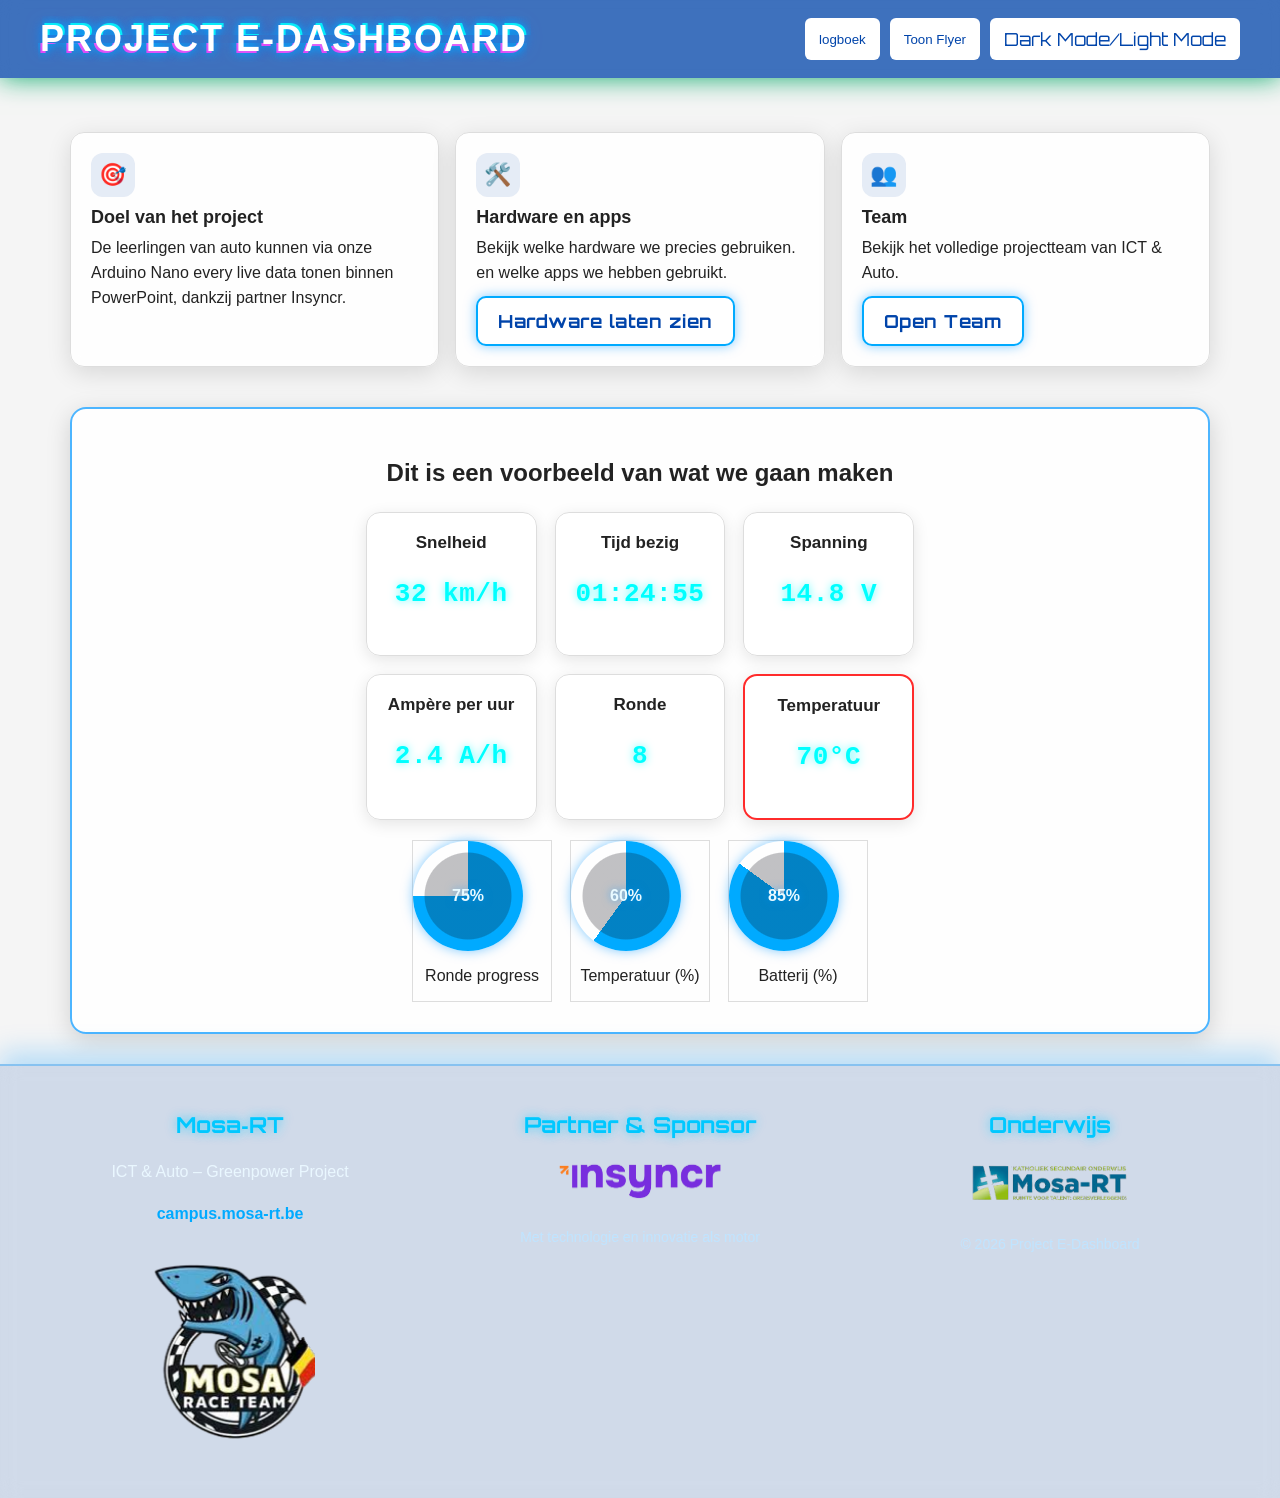
==== website/index.html @ abf7c9c1 "foto's hardware gegeven" ====
<!DOCTYPE html>
<html lang="nl">
<head>
  <meta charset="UTF-8" />
  <meta name="viewport" content="width=device-width, initial-scale=1.0"/>
  <title>Project E-dashboard</title>

  <!-- (optioneel) performance: preconnect naar Google Fonts -->
  <link rel="preconnect" href="https://fonts.googleapis.com">
  <link rel="preconnect" href="https://fonts.gstatic.com" crossorigin>

  <!-- Google Font: Orbitron (gewichten 400 en 700) -->
  <link href="https://fonts.googleapis.com/css2?family=Orbitron:wght@400;700&display=swap" rel="stylesheet">

  <!-- Jouw stylesheet -->
  <link rel="stylesheet" href="main.css" />
</head>

<body>

<!-- ===== Header ===== -->
<header>
  <div class="header-inner">
      <h1 class="glitch" data-text="Project E-dashboard">Project E-dashboard</h1>
      <div class="actions">
          <button id="infoBtn">logboek</button>
          <button id="flyerBtn">Toon Flyer</button>
          <button id="darkModeBtn">Dark Mode/Light Mode</button>
      </div>
  </div>
</header>

<!-- ===== Main ===== -->
<main>

  <!-- ===== Overzichtskaarten ===== -->
  <section id="overview" aria-label="Projectoverzicht">
    <div class="cards">

      <!-- Card 1 -->
      <article class="card neon-hover" aria-labelledby="card-doel-title">
        <div class="card-icon">🎯</div>
        <h3 id="card-doel-title" class="card-title">Doel van het project</h3>
        <p class="card-text">
          De leerlingen van auto kunnen via onze Arduino Nano every live data tonen binnen PowerPoint,
          dankzij partner Insyncr.
        </p>
      </article>

      <!-- Card 2: Hardware -->
      <article class="card neon-hover" id="hardwareCard">
        <div class="card-icon">🛠️</div>
        <h3 class="card-title">Hardware en apps</h3>
        <p class="card-text">Bekijk welke hardware we precies gebruiken.</p>
        <p class="card-text">en welke apps we hebben gebruikt.</p>
        <button id="hardwareBtn" class="team-btn">Hardware laten zien</button>
      </article>

      <!-- Card 3: Team -->
      <article class="card neon-hover" id="teamCard">
        <div class="card-icon">👥</div>
        <h3 class="card-title">Team</h3>
        <p class="card-text">
          Bekijk het volledige projectteam van ICT &amp; Auto.
        </p>
        <button id="pplinfo" class="team-btn">Open Team</button>
      </article>

    </div>
  </section>

  <!-- ===== Voorbeeld Dashboard ===== -->
  <section id="example-dashboard" class="pulse-border">
      <h2>Dit is een voorbeeld van wat we gaan maken</h2>

      <div class="dashboard-grid">

          <div class="dash-card neon-hover">
              <h3>Snelheid</h3>
              <p class="value" id="speedVal">32 km/h</p>
          </div>

          <div class="dash-card neon-hover">
              <h3>Tijd bezig</h3>
              <p class="value" id="timeVal">01:24:55</p>
          </div>

          <div class="dash-card neon-hover">
              <h3>Spanning</h3>
              <p class="value" id="voltVal">14.8 V</p>
          </div>

          <div class="dash-card neon-hover">
              <h3>Ampère per uur</h3>
              <p class="value" id="ampVal">2.4 A/h</p>
          </div>

          <div class="dash-card neon-hover">
              <h3>Ronde</h3>
              <p class="value" id="roundVal">8</p>
          </div>

          <div class="dash-card neon-hover temp-card" id="tempCard">
              <h3>Temperatuur</h3>
              <p class="value" id="tempVal">70°C</p>
          </div>

      </div>

      <!-- Progress Circles -->
      <div class="circle-grid">
        <div class="circle-wrapper neon-hover">
          <div class="progress-circle" style="--percent:75" data-label="75%"></div>
          <p>Ronde progress</p>
        </div>

        <div class="circle-wrapper neon-hover">
          <div class="progress-circle" style="--percent:60" data-label="60%"></div>
          <p>Temperatuur (%)</p>
        </div>

        <div class="circle-wrapper neon-hover">
          <div class="progress-circle" style="--percent:85" data-label="85%"></div>
          <p>Batterij (%)</p>
        </div>
      </div>

  </section>

</main>

<!-- ===== Info Modal ===== -->
<div id="infoModal" class="modal" aria-hidden="true" role="dialog" aria-labelledby="infoTitle">
  <div class="modal-content">

    <button class="close" id="closeInfo" aria-label="Sluit logboek">&times;</button>
    <h2 id="infoTitle">Logboek</h2>

    <div class="modal-layout">
      <nav class="tabs" role="tablist" aria-label="Info tabs">
        <button class="tab active" data-tab="tab-logboek">Logboek</button>
        <button class="tab" data-tab="tab-greenpower">Races Green Power</button>
      </nav>

      <div class="tabs-panel">

        <!-- TAB 1 -->
        <section class="tab-content" id="tab-logboek">
          <h2>E‑Dashboard Logboek</h2>

          <table class="logboek-table">
            <thead>
              <tr>
                <th>Datum</th>
                <th>Activiteit</th>
                <th>Wie</th>
              </tr>
            </thead>

            <tbody>

              <tr>
                <td>16/10/2025</td>
                <td>Overleg met auto</td>
                <td><span class="badge team">Iedereen</span></td>
              </tr>

              <tr>
                <td>17/10/2025</td>
                <td>Pitch</td>
                <td>
                  <span class="badge luca">Luca</span>
                  <span class="badge alex">Alex</span>
                </td>
              </tr>

              <tr>
                <td>03/11/2025</td>
                <td>Start stage</td>
                <td><span class="badge team">ICT</span></td>
              </tr>

              <tr>
                <td>20/11/2025</td>
                <td>Start website & code</td>
                <td>
                  <span class="badge luca">Luca</span>
                  <span class="badge alex">Alex</span>
                </td>
              </tr>

              <!-- Vakantie -->
              <tr class="vakantie">
                <td colspan="3">17/12/2025 - 04/01/2026 — Kerstvakantie</td>
              </tr>

              <tr>
                <td>08/01/2026</td>
                <td>FlashStorage</td>
                <td><span class="badge alex">Alex</span></td>
              </tr>

              <tr>
                <td>08/01/2026</td>
                <td>Arduino Nano IoT</td>
                <td><span class="badge alex">Alex</span></td>
              </tr>

              <tr>
                <td>08/01/2026</td>
                <td>Website‑code</td>
                <td><span class="badge luca">Luca</span></td>
              </tr>

              <tr>
                <td>08/01/2026</td>
                <td>Solderen</td>
                <td><span class="badge eloy">Eloy</span></td>
              </tr>

              <tr>
                <td>05/02/2026</td>
                <td>Workshop INSYNCR</td>
                <td><span class="badge team">Klas & leerkrachten</span></td>
              </tr>

              <tr>
                <td>05/02/2026</td>
                <td>Website</td>
                <td><span class="badge luca">Luca</span></td>
              </tr>

              <tr>
                <td>05/02/2026</td>
                <td>E‑Chooke code</td>
                <td><span class="badge alex">Alex</span></td>
              </tr>

              <tr>
                <td>05/02/2026</td>
                <td>Code helpen</td>
                <td><span class="badge eloy">Eloy</span></td>
              </tr>

              <tr>
                <td>12/02/2026</td>
                <td>Werken aan website</td>
                <td><span class="badge luca">Luca</span></td>
              </tr>

              <tr>
                <td>12/02/2026</td>
                <td>PowerPoint gemaakt</td>
                <td><span class="badge eloy">Eloy</span></td>
              </tr>

              <tr>
                <td>12/02/2026</td>
                <td>Werken aan code</td>
                <td><span class="badge alex">Alex</span></td>
              </tr>

              <!-- Vakantie -->
              <tr class="vakantie">
                <td colspan="3">16/02/2026 - 22/02/2026 — Krokusvakantie</td>
              </tr>

              <tr>
                <td>26/02/2026</td>
                <td>Website & code</td>
                <td>
                  <span class="badge luca">Luca</span>
                  <span class="badge alex">Alex</span>
                </td>
              </tr>

              <tr>
                <td>26/02/2026</td>
                <td>Powerpoint & foto's</td>
                <td><span class="badge eloy">Eloy</span></td>
              </tr>

              <tr>
                <td>19/03/2026</td>
                <td>Dashboard + code</td>
                <td>
                  <span class="badge luca">Luca</span>
                  <span class="badge alex">Alex</span>
                </td>
              </tr>

              <tr>
                <td>19/03/2026</td>
                <td>Emotionele steun</td>
                <td><span class="badge eloy">Eloy</span></td>
              </tr>

              <tr>
                <td>26/03/2026</td>
                <td>Bluetooth & Arduino code</td>
                <td><span class="badge luca">Luca</span></td>
              </tr>

              <tr>
                <td>26/03/2026</td>
                <td>Design & 3D</td>
                <td><span class="badge alex">Alex</span></td>
              </tr>

              <!-- Vakantie -->
              <tr class="vakantie">
                <td colspan="3">06/04/2026 - 19/04/2026 — Paasvakantie</td>
              </tr>

              <tr>
                <td>29/04/2026</td>
                <td>Document + bluetooth</td>
                <td>
                  <span class="badge luca">Luca</span>
                  <span class="badge eloy">Eloy</span>
                </td>
              </tr>

              <tr>
                <td>07/05/2026</td>
                <td>Interview + bluetooth module</td>
                <td>
                  <span class="badge eloy">Eloy</span>
                  <span class="badge alex">Alex</span>
                  <span class="badge luca">Luca</span>
                </td>
              </tr>

            </tbody>
          </table>
        </section>

        <!-- TAB 2 -->
        <section class="tab-content hidden" id="tab-greenpower">
          <h2>Races Green Power</h2>

          <table class="logboek-table">
            <thead>
              <tr>
                <th>Datum</th>
                <th>Plaats</th>
                <th>Win/Loss</th>
              </tr>
            </thead>
            <tbody>
              <tr><td>...</td><td>...</td><td>...</td></tr>
            </tbody>
          </table>

        </section>

      </div>
    </div>

  </div>
</div>

<!-- ===== Flyer Modal ===== -->
<div id="flyerModal" class="modal" aria-hidden="true" role="dialog">
  <div class="modal-content">
    <button class="close" id="closeFlyer" aria-label="Sluit flyer">&times;</button>
    <img src="achtergrond_afb.png" alt="Onze projectflyer" class="flyer-img" />
  </div>
</div>

<!-- ===== Over Ons Modal ===== -->
<div id="pplModal" class="modal" aria-hidden="true" role="dialog">
  <div class="modal-content">

    <button class="close" id="closePpl" aria-label="Sluit team">&times;</button>
    <h2 style="text-align:center;">Ons Team</h2>

    <div class="team-grid">

      <!-- 1 -->
      <div class="team-card neon-hover">
        <h3>ICT</h3>
        <img src="" alt="Team 1 = ICT">
        <h3>Alex Brunenberg, Luca Bono, Eloy Dirckx, Johan Colson</h3>
        <p>...... ......</p>
      </div>

      <!-- 2 -->
      <div class="team-card neon-hover">
        <h3>Auto</h3>
        <img src="fotoMetTrofee.jpg" alt="Team 2 = auto">
        <h3>Raf Leyssen, Lars Soons, Tijn Smeets</h3>
        <p>...... ......</p>
      </div>
      <div class="team-card neon-hover">
        <h3>Partner</h3>
        <img src="kurt foto1 (2).jpg" alt="partner : INSYNCR">
        <h3>Kurt dupont</h3>
        <p>...... ......</p>
      </div>
    </div>
  </div>
</div>


<!-- ===== Hardware Modal ===== -->
<div id="HardwareModal" class="modal hardware-modal" aria-hidden="true" role="dialog" aria-labelledby="hardwareTitle">
  
  <div class="hardware-inner">

    <!-- Sluitknop -->
    <button class="modal-close" id="closeHardware" aria-label="Sluit hardware">
      &times;
    </button>

    <!-- Titel -->
    <h2 id="hardwareTitle" class="hardware-title">
      Onze Hardware
    </h2>

    <!-- Content (zelfde idee als footer-col) -->
<div class="hardware-grid">

  <div class="hardware-card">
    <img src="ArduinoNano.jpg" alt="Arduino">
    <p>Arduino Nano Every</p>
  </div>

  <div class="hardware-card">
    <img src="Temp.jpg" alt="Sensor">
    <p>Temperatuur sensor</p>
  </div>

  <div class="hardware-card">
    <img src="ampère-Meter.jpg" alt="ampère-Meter">
    <p>ampère-Meter</p>
  </div>
  <div class="hardware-card">
    <img src="Bluetooth-1.jpg" alt="Bluetooth module">
    <p>Bluetooth module HC-05</p>
  </div>
  <div class="hardware-card">
    <img src="ToerentalMeter.jpg" alt="ToerentalMeter">
    <p>ToerentalMeter</p>
  </div>
  <div class="hardware-card">
    <img src="Printplaat.jpg" alt="Printplaatje">
    <p>Printplaatje</p>
  </div>
</div>

  </div>
</div>

<footer class="site-footer">
  <div class="footer-inner">

    <!-- Kolom 1 -->
    <div class="footer-col">
      <h3 class="footer-title">Mosa‑RT</h3>
      <p>ICT & Auto – Greenpower Project</p>
      <a href="https://campus.mosa-rt.be" class="school-link">campus.mosa-rt.be</a>

      <img src="haai no background.png" class="footer-img small-logo" alt="Mosa RT logo">
    </div>

    <!-- Kolom 2 -->
    <div class="footer-col">
      <h3 class="footer-title">Partner & Sponsor</h3>

      <img src="INSYNCR_parner foto.webp" class="footer-img big-logo" alt="Insyncr logo">

      <p class="footer-credit">Met technologie en innovatie als motor</p>
    </div>

    <!-- Kolom 3 -->
    <div class="footer-col">
      <h3 class="footer-title">Onderwijs</h3>

      <img src="afb zonder achtergrond mosa logo.png" class="footer-img small-logo" alt="School logo">

      <p class="footer-credit">© 2026 Project E‑Dashboard</p>
    </div>

  </div>
</footer>

<script src="app.js"></script>
</body>
</html>
---- website/main.css ----
/* ================================
   Variabelen & Basis
==================================*/
:root {
  --brand: #0044aa;
  --bg: #f5f5f5;
  --text: #222;
  --card: #ffffff;
  --border: #dddddd;
  --muted: #f1f3f8;
}

* { box-sizing: border-box; }

html, body {
  height: 100%;
}

body {
  font-family: Arial, sans-serif;
  margin: 0;
  color: var(--text);
  background: var(--bg);

  /* layout */
  display: flex;
  flex-direction: column;
  align-items: center;

  /* blur overlay support */
  position: relative;
}

/* VASTE GIF ACHTERGROND */
body::before {
  content: "";
  position: fixed;
  inset: 0;
  background: url("High Tech Computer Gif by Matthew Butler.gif") center/cover no-repeat;
  opacity: 0.20;
  filter: blur(3px);
  z-index: -1;
  pointer-events: none;
}

/* ================================
   Header
==================================*/
header {
  width: 100%;
  padding: 18px 40px;
  background: rgba(0,68,170,0.75);
  color: #fff;

  display: flex;
  align-items: center;
  justify-content: center;

  height: 90px;
  box-shadow: 0 0 25px rgba(1, 167, 101, 0.937);
  backdrop-filter: blur(10px);
  z-index: 10;
}




.header-inner {
  width: 100%;
  max-width: 1200px;

  display: flex;
  align-items: center;
  justify-content: space-between;
}

header h1 {
  margin: 0;
  font-size: 36px;
  font-weight: 900;
  text-transform: uppercase;
  letter-spacing: 2px;
  color: #fff;
  text-shadow:
    0 0 8px rgba(0, 140, 255, 0.8),
    0 0 16px rgba(0, 140, 255, 0.5);
}

.actions {
  display: flex;
  gap: 10px;
}

/* ================================
   Buttons
==================================*/
button {
  padding: 10px 14px;
  background: #fff;
  color: var(--brand);
  border: none;
  border-radius: 6px;
  cursor: pointer;
  transition: 0.2s ease;
}

button:hover {
  background: var(--brand);
  color: #fff;
  transform: translateY(-1px);
}

/* ================================
   Main Layout
==================================*/
main {
  width: 100%;
  max-width: 1200px;
  padding: 30px;
}

/* ================================
   Overzichtskaarten (cards)
==================================*/
#overview {
  margin-top: 24px;
}

.cards {
  display: grid;
  grid-template-columns: repeat(3, 1fr);
  gap: 16px;
}

.card {
  background: rgba(255,255,255,0.9);
  border: 1px solid var(--border);
  border-radius: 14px;
  padding: 20px;
  box-shadow: 0 6px 24px rgba(0,0,0,0.12);
  backdrop-filter: blur(6px);
  transition: 0.18s ease;
}

.card:hover {
  transform: translateY(-3px);
  box-shadow: 0 10px 28px rgba(0,0,0,0.18);
  border-color: rgba(0, 68, 170, 0.35);
}

.card-icon {
  width: 44px;
  height: 44px;
  border-radius: 12px;
  display: grid;
  place-items: center;
  font-size: 22px;
  background: rgba(0, 68, 170, 0.1);
  color: var(--brand);
  margin-bottom: 10px;
}

.card-title {
  margin: 6px 0 8px 0;
  font-size: 18px;
}

.card-text {
  margin: 0;
  line-height: 1.55;
}

.card-list {
  margin: 0;
  padding-left: 18px;
  line-height: 1.55;
}

/* Responsive cards */
@media (max-width: 980px) {
  .cards { grid-template-columns: repeat(2, 1fr); }
}
@media (max-width: 640px) {
  .cards { grid-template-columns: 1fr; }
}

/* ================================
   Voorbeeld Dashboard
==================================*/
#example-dashboard {
  margin-top: 40px;
  background: rgba(255,255,255,0.85);
  padding: 30px;
  border-radius: 16px;
  box-shadow: 0 6px 24px rgba(0,0,0,0.15);

  /* centreren */
  text-align: center;
  display: flex;
  flex-direction: column;
  align-items: center;
}

#example-dashboard h2 {
  margin-bottom: 25px;
  font-size: 24px;
  font-weight: 700;
}

/* Dashboard grid */
.dashboard-grid {
  display: grid;
  grid-template-columns: repeat(3, 1fr);
  gap: 18px;
  justify-content: center;
}

.dash-card {
  background: rgba(255,255,255,0.9);
  border-radius: 14px;
  padding: 20px;
  text-align: center;
  border: 1px solid var(--border);
  box-shadow: 0 4px 16px rgba(0,0,0,0.1);
  transition: 0.2s ease;
}

.dash-card:hover {
  transform: translateY(-3px);
  box-shadow: 0 8px 26px rgba(0,0,0,0.16);
}

.dash-card h3 {
  margin: 0 0 6px 0;
  font-size: 17px;
  font-weight: 700;
}

.value {
  font-size: 22px; /* wordt door futuristic extras verder gestyled */
  color: var(--brand);
  font-weight: 800;
}

/* Responsive dashboard */
@media (max-width: 900px) {
  .dashboard-grid { grid-template-columns: repeat(2, 1fr); }
}
@media (max-width: 600px) {
  .dashboard-grid { grid-template-columns: 1fr; }
}

/* ================================
   Tabellen (Logboek) – opgeschoond + gecentreerd
==================================*/
.logboek-table {
  width: 100%;
  max-width: 900px;
  margin: 20px auto;          /* centreren */
  border-collapse: collapse;
  font-size: 15px;
  background: #fff;
  border-radius: 6px;
  overflow: hidden;
  box-shadow: 0 4px 14px rgba(0,0,0,0.12);
}

.logboek-table th {
  background: var(--brand);
  color: #fff;
  text-align: left;
  padding: 10px;
  font-weight: bold;
}

.logboek-table td {
  padding: 8px 12px;
  border-bottom: 1px solid #ddd;
}

.logboek-table tr:nth-child(even) { background: #f9f9f9; }

.logboek-table tr:hover { background: #eef3ff; }

/* Titel centreren */
#tab-logboek h2 { text-align: center; }

/* ================================
   Modals
==================================*/
.modal {
  position: fixed;
  inset: 0;
  display: none;                /* via JS naar flex */
  align-items: center;
  justify-content: center;
  padding: 20px;
  background: rgba(0,0,0,0.5);
  z-index: 1000;
  animation: fadeIn 0.2s ease;
}

@keyframes fadeIn {
  from { opacity: 0; transform: scale(0.97); }
  to   { opacity: 1; transform: scale(1); }
}

.modal-content {
  position: relative;
  background: rgba(255,255,255,0.85);
  width: 100%;
  max-width: 1000px;
  max-height: 90vh;
  overflow: auto;
  border-radius: 14px;
  padding: 30px;
  box-shadow: 0 20px 40px rgba(0,0,0,0.4);
  backdrop-filter: blur(10px);
}

.close {
  position: absolute;
  top: 10px;
  right: 10px;

  width: 36px;
  height: 36px;
  display: flex;
  align-items: center;
  justify-content: center;

  border-radius: 50%;
  background: #fff;
  color: var(--brand);
  border: 1px solid var(--border);

  font-size: 22px;
  font-weight: 700;
  cursor: pointer;

  transition: 0.2s ease;
  line-height: 1; /* voorkomt scheef staan */
  padding: 0; /* voorkomt verschuiving door browser-default */
}

.close:hover {
  background: var(--brand);
  color: #fff;
}

.flyer-img {
  max-width: 100%;
  border-radius: 8px;
  transition: 0.35s ease;
  transform: scale(0.92);
  opacity: 0;
}

.modal[style*="display: flex"] .flyer-img {
  transform: scale(1);
  opacity: 1;
}

/* ================================
   Tabs in modal
==================================*/
.modal-layout {
  display: flex;
  gap: 20px;
  align-items: flex-start;
  margin-top: 10px;
}

.tabs {
  display: flex;
  flex-direction: column;
  width: 180px;
  gap: 8px;
}

.tab {
  background: #fff;
  color: var(--text);
  border: 1px solid var(--border);
  padding: 10px 12px;
  cursor: pointer;
  border-radius: 6px;
  transition: 0.2s ease;
}

.tab:hover { background: #e6eaff; }

.tab.active {
  background: var(--brand);
  color: #fff;
  border-color: var(--brand);
}

.tabs-panel {
  padding: 20px;
  background: rgba(255,255,255,0.85);
  border-radius: 12px;
  backdrop-filter: blur(6px);
}

.tab-content.hidden { display: none; }

/* ================================
   Responsive algemeen
==================================*/
@media (max-width: 640px) {
  header {
    border-radius: 0;
    max-width: 100%;
  }

  .modal-content {
    width: 100%;
  }

  .modal-layout { flex-direction: column; }

  .tabs {
    flex-direction: row;
    width: 100%;
    flex-wrap: wrap;
  }

  .tab {
    flex: 1 1 auto;
    text-align: center;
  }
}

/* =========================================
   FUTURISTIC EXTRAS
   1) Neon Glow Hover
   3) Glitch Title
   4) Pulsing Border
   5) LED-style Values
   6) Progress Circles
   10) Strong Warning
========================================= */

/* 1) Neon glow hover */
.neon-hover {
  transition: transform 0.18s ease, box-shadow 0.18s ease, border-color 0.18s ease;
  border: 1px solid var(--border);
}
.neon-hover:hover {
  transform: translateY(-3px) scale(1.02);
  border-color: rgba(0,150,255,0.8);
  box-shadow:
    0 0 10px rgba(0,150,255,0.70),
    0 0 20px rgba(0,150,255,0.55),
    0 0 30px rgba(0,150,255,0.35);
}

/* 3) Glitch effect op header titel */
.glitch {
  position: relative;
  display: inline-block;
  animation: glitch-skew 2s infinite linear alternate-reverse;
  /* header h1 heeft reeds text-shadow */
}
.glitch::before,
.glitch::after {
  content: attr(data-text);
  position: absolute;
  left: 0; top: 0;
  opacity: 0.85;
  pointer-events: none;
}
.glitch::before {
  color: #0ff;
  transform: translate(2px, -2px);
  clip-path: polygon(0 0, 100% 0, 100% 45%, 0 45%);
  mix-blend-mode: screen;
}
.glitch::after {
  color: #f0f;
  transform: translate(-2px, 2px);
  clip-path: polygon(0 55%, 100% 55%, 100% 100%, 0 100%);
  mix-blend-mode: screen;
}
@keyframes glitch-skew {
  0%   { transform: skew(0deg); }
  20%  { transform: skew(2deg); }
  40%  { transform: skew(-2deg); }
  60%  { transform: skew(1deg); }
  80%  { transform: skew(-1deg); }
  100% { transform: skew(0deg); }
}

/* 4) Pulsende border rond dashboard */
.pulse-border {
  border: 2px solid rgba(0,150,255,0.7);
  box-shadow: 0 0 10px rgba(0,150,255,0.4);
  animation: pulseBorder 2.2s infinite ease-in-out;
}
@keyframes pulseBorder {
  0%   { box-shadow: 0 0 10px rgba(0,150,255,0.35); }
  50%  { box-shadow: 0 0 26px rgba(0,150,255,0.85); }
  100% { box-shadow: 0 0 10px rgba(0,150,255,0.35); }
}

/* 5) LED-style cijfers (veilige fallback zonder extern font) */
.value {
  font-family: ui-monospace, SFMono-Regular, Menlo, Monaco, Consolas, "Liberation Mono", "Courier New", monospace;
  letter-spacing: 0.5px;
  font-size: 26px;
  color: #0ff;
  text-shadow: 0 0 8px rgba(0,255,255,0.65);
}

/* 6) Progress circles */
.circle-grid {
  display: grid;
  grid-template-columns: repeat(3, 140px);
  gap: 18px;
  justify-content: center;
  margin-top: 20px;
}
.circle-wrapper { text-align: center; }
.progress-circle {
  --percent: 70;
  width: 110px;
  height: 110px;
  border-radius: 50%;
  background:
    radial-gradient(closest-side, rgba(10,10,20,0.25) 78%, transparent 80% 100%),
    conic-gradient(#00aaff calc(var(--percent) * 1%), rgba(255,255,255,0.15) 0);
  display: grid;
  place-items: center;
  color: #e9faff;
  font-weight: 800;
  box-shadow: 0 0 12px rgba(0,150,255,0.5);
}
/* Percentage in de cirkel: gebruik label uit attribuut (werkt met setProgress) */
.progress-circle::before {
  content: attr(data-label);
  font-size: 16px;
  text-shadow: 0 0 8px rgba(0,150,255,0.6);
}

/* Responsive voor progress-circles */
@media (max-width: 640px) {
  .circle-grid { grid-template-columns: repeat(2, 140px); }
}
@media (max-width: 420px) {
  .circle-grid { grid-template-columns: 140px; }
}

/* 10) Sterk waarschuwingseffect */
.temp-alert {
  border: 2px solid #ff2b2b !important;
  animation: strongAlarm 0.5s infinite;
}
@keyframes strongAlarm {
  0%   { background: rgba(255,0,0,0.22); box-shadow: 0 0 10px rgba(255,0,0,0.8);   transform: translateY(0); }
  50%  { background: rgba(255,0,0,0.60); box-shadow: 0 0 34px rgba(255,0,0,0.95);  transform: translateY(-1px); }
  100% { background: rgba(255,0,0,0.22); box-shadow: 0 0 10px rgba(255,0,0,0.8);   transform: translateY(0); }
}

/* Team Grid */
.team-grid {
  margin-top: 20px;
  display: grid;
  grid-template-columns: repeat(2, 1fr);
  gap: 18px;
  justify-content: center;
}

/* Team kaart */
.team-card {
  background: rgba(255,255,255,0.8);
  border-radius: 14px;
  padding: 15px;
  text-align: center;
  box-shadow: 0 4px 16px rgba(0,0,0,0.1);
  border: 1px solid var(--border);
  backdrop-filter: blur(6px);
  transition: 0.2s ease;
}

/* Foto's */
.team-card img {
  width: 100%;
  max-width: 300px;
  aspect-ratio: 10 / 9; /* hoger / breeder */
  object-fit: cover;
  border-radius: 12px;
  margin-bottom: 10px;
  box-shadow: 0 0 12px rgba(0, 191, 255, 0.5);
}

.team-card h3 {
  margin: 6px 0 4px 0;
  font-size: 18px;
  color: var(--brand);
}

.team-card p {
  font-size: 14px;
  color: #333;
  line-height: 1.4;
}

/* Responsive */
@media (max-width: 900px) {
  .team-grid {
    grid-template-columns: repeat(2, 1fr);
  }
}
@media (max-width: 600px) {
  .team-grid {
    grid-template-columns: 1fr;
  }
}

/* Knoppen in de cards (Team & Hardware) */
.team-btn {
  margin-top: 10px;
  padding: 12px 20px;
  background: #fff;
  color: #0044aa;
  border: 2px solid #00aaff;
  border-radius: 10px;
  font-family: "Orbitron", sans-serif;
  font-size: 18px;
  font-weight: 700;
  letter-spacing: 0.5px;
  cursor: pointer;
  transition: 0.25s ease;
  box-shadow: 0 0 12px rgba(0,150,255,0.5);
}
.team-btn:hover {
  background: #00aaff;
  color: #fff;
  box-shadow: 0 0 20px rgba(0,150,255,0.9);
  transform: translateY(-2px);
}

/* ================================
   Uniforme hoogte voor partnerlogo's
==================================*/
.footer-partners .logo-row img {
  height: 80px;        /* pas aan naar gewenste grootte */
  width: auto;
  object-fit: contain;
  display: block;
  margin-inline: auto;
}

/* Optioneel: nette vakjes */
.footer-partners .logo-row li {
  display: grid;
  place-items: center;
  padding: 8px;
  min-height: 110px;
}
/* =======================================
   FOOTER - neon tech stijl
======================================= */
.site-footer {
  width: 100%;
  padding: 45px 30px;
  background: rgba(0, 68, 170, 0.15);
  border-top: 2px solid rgba(0,150,255,0.35);
  backdrop-filter: blur(10px);
  box-shadow: 0 -12px 25px rgba(0,150,255,0.25);
  color: #e9f7ff;
}

.footer-inner {
  max-width: 1200px;
  margin: 0 auto;
  display: grid;
  grid-template-columns: repeat(3, 1fr);
  text-align: center;
  gap: 30px;
}

.footer-col {
  display: flex;
  flex-direction: column;
  align-items: center;
  gap: 8px;
}

.footer-title {
  font-family: "Orbitron", sans-serif;
  font-size: 22px;
  margin: 0;
  color: #00c8ff;
  text-shadow: 0 0 12px rgba(0,200,255,0.7);
}

.school-link {
  color: #00aaff;
  text-decoration: none;
  font-weight: bold;
}
.school-link:hover {
  color: #00e1ff;
  text-shadow: 0 0 12px rgba(0,200,255,0.9);
}

.footer-heading {
  font-size: 18px;
  margin-bottom: 10px;
  color: #00aaff;
  text-shadow: 0 0 8px rgba(0, 160, 255, 0.55);
}

/* GROTE Sponsor/Partner Foto */
.insyncr-logo {
  width: 260px;       /* foto wordt lekker groot */
  max-width: 100%;    /* maar past altijd binnen container */
  height: auto;
  object-fit: contain;

  filter: drop-shadow(0 0 14px rgba(0,200,255,0.75));
  transition: 0.25s ease;
}

.insyncr-logo:hover {
  transform: scale(1.05);
  filter: drop-shadow(0 0 24px rgba(0,230,255,1));
}

.footer-credit {
  margin-top: 8px;
  color: #bfe4ff;
  font-size: 14px;
}

/* Responsive */
@media (max-width: 800px) {
  .footer-inner {
    grid-template-columns: 1fr;
    gap: 25px;
  }

  .insyncr-logo {
    width: 220px;
  }
}

.footer-col img {
  width: 170px;      /* iets groter, maar nog mooi */
  height: auto;      
  object-fit: contain;
  margin: 12px auto;
  display: block;
}

/* ================================
   Hardware Modal (nieuwe structuur)
==================================*/
.hardware-inner {
  position: relative;
  background: rgba(255,255,255,0.85);
  width: 100%;
  max-width: 1000px;
  max-height: 90vh;
  overflow: auto;
  border-radius: 14px;
  padding: 30px;
  box-shadow: 0 20px 40px rgba(0,0,0,0.4);
  backdrop-filter: blur(10px);
}

.modal-close {
  position: absolute;
  top: 10px;
  right: 10px;

  width: 36px;
  height: 36px;
  display: flex;
  align-items: center;
  justify-content: center;

  border-radius: 50%;
  background: #fff;
  color: var(--brand);
  border: 1px solid var(--border);

  font-size: 22px;
  font-weight: 700;
  cursor: pointer;
  transition: 0.2s ease;
}

.modal-close:hover {
  background: var(--brand);
  color: #fff;
}

.hardware-title {
  text-align: center;
  font-family: "Orbitron", sans-serif;
  font-size: 24px;
  color: #00c8ff;
  text-shadow: 0 0 10px rgba(0,200,255,0.6);
  margin-bottom: 20px;
}

.hardware-col {
  display: flex;
  justify-content: center;
}

.hardware-list {
  background: rgba(255,255,255,0.8);
  border-radius: 12px;
  padding: 20px 30px;
  box-shadow: 0 6px 20px rgba(0,0,0,0.15);
  list-style: disc;
  line-height: 1.6;
}
.hardware-list li {
  padding: 6px 0;
  border-bottom: 1px solid rgba(0,150,255,0.15);
}

.hardware-list li:last-child {
  border-bottom: none;
}
.hardware-img {
  width: 180px;
  border-radius: 10px;
  margin: 10px;
  box-shadow: 0 0 12px rgba(0,150,255,0.5);
}
.hardware-grid {
  display: grid;
  grid-template-columns: repeat(3, 1fr);
  gap: 18px;
  margin-top: 20px;
}

.hardware-card {
  background: rgba(255,255,255,0.85);
  border-radius: 14px;
  padding: 15px;
  text-align: center;
  box-shadow: 0 6px 20px rgba(0,0,0,0.15);
  border: 1px solid var(--border);
  backdrop-filter: blur(6px);
  transition: 0.2s ease;
}

.hardware-card:hover {
  transform: translateY(-3px);
  box-shadow: 0 0 20px rgba(0,150,255,0.7);
}

.hardware-card img {
  width: 100%;
  max-width: 160px;
  border-radius: 10px;
  margin-bottom: 10px;
}

.hardware-card p {
  margin: 0;
  font-weight: 600;
}
.hardware-card img {
  box-shadow: 0 0 12px rgba(0,200,255,0.6);
  transition: 0.25s ease;
}

.hardware-card:hover img {
  transform: scale(1.05);
  box-shadow: 0 0 25px rgba(0,200,255,1);
}




.modal-content {
  background: white;
  width: 90%;
  max-width: 900px;
  margin: 50px auto;
  padding: 20px;
  border-radius: 12px;
}

/* Close knop */
.close {
  float: right;
  font-size: 20px;
  border: none;
  background: none;
  cursor: pointer;
}

/* Tabs */
.tabs {
  display: flex;
  gap: 10px;
  margin-bottom: 15px;
}

.tab {
  padding: 8px 14px;
  border: none;
  background: #e5e7eb;
  cursor: pointer;
  border-radius: 8px;
}

.tab.active {
  background: #3b82f6;
  color: white;
}

/* Panel scroll */
.tabs-panel {
  max-height: 400px;
  overflow-y: auto;
}

/* ===== TABEL ===== */
.logboek-table {
  width: 100%;
  border-collapse: collapse;
  font-size: 14px;
}

.logboek-table thead {
  background: #1f2937;
  color: white;
}

.logboek-table th,
.logboek-table td {
  padding: 10px;
}

.logboek-table tbody tr {
  border-bottom: 1px solid #e5e7eb;
}

.logboek-table tbody tr:hover {
  background: #f9fafb;
}

/* Vakantie rij */
.vakantie td {
  text-align: center;
  font-weight: bold;
  background: #fef3c7;
  color: #92400e;
}

/* Badge styling */
.badge {
  display: inline-block;
  padding: 3px 8px;
  border-radius: 999px;
  font-size: 12px;
  color: white;
  margin: 2px;
}

.luca { background: #3b82f6; }
.alex { background: #10b981; }
.eloy { background: #f59e0b; }
.team { background: #6b7280; }

/* =========================
   DARK MODE FIX
========================= */

body.dark {
  --bg: #0b0f1a;
  --text: #e6f1ff;
  --card: rgba(15,25,45,0.95);
  --border: #1f2a44;
}

body.dark .card,
body.dark .dash-card,
body.dark .team-card,
body.dark .hardware-card,
body.dark .modal-content,
body.dark .hardware-inner,
body.dark .tabs-panel,
body.dark #example-dashboard {
  background: var(--card) !important;
  color: var(--text);
}

body.dark button {
  background: #1a2a4d;
  color: #00c8ff;
}

body.dark button:hover {
  background: #00aaff;
  color: white;
}

body.dark .tab {
  background: #1a2a4d;
  color: var(--text);
}

body.dark .tab:hover {
  background: #2a3a5f;
}

body.dark .logboek-table {
  background: #0f172a;
}

body.dark .logboek-table tr:nth-child(even) {
  background: #111827;
}

body.dark .logboek-table tr:hover {
  background: #1a2440;
}

#darkModeBtn {
  font-size: 18px;
  font-family: "Orbitron", sans-serif;
}
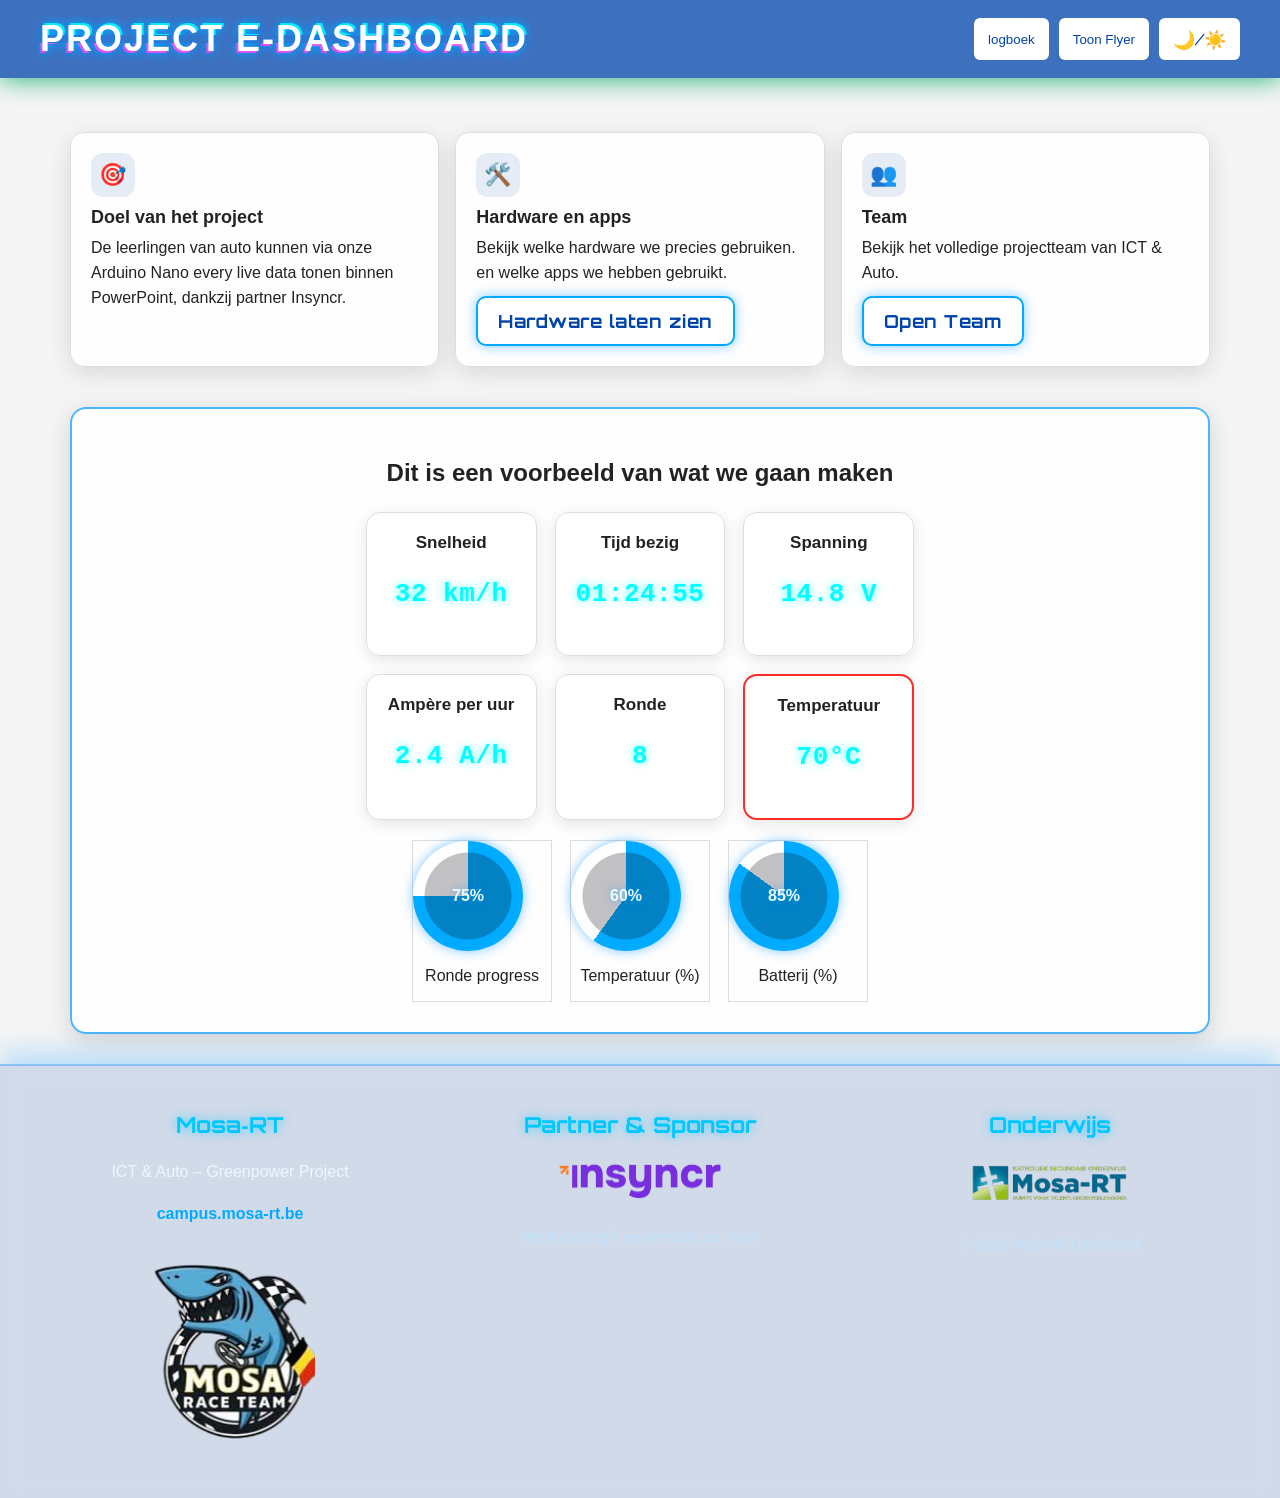
==== commit 0232aa31: "hardware aangepast en info voor races toegevoegd" ====
--- a/website/index.html
+++ b/website/index.html
@@ -25,7 +25,7 @@
       <div class="actions">
           <button id="infoBtn">logboek</button>
           <button id="flyerBtn">Toon Flyer</button>
-          <button id="darkModeBtn">Dark Mode/Light Mode</button>
+          <button id="darkModeBtn">🌙/☀️</button>
       </div>
   </div>
 </header>
@@ -343,12 +343,15 @@
             <thead>
               <tr>
                 <th>Datum</th>
+                <th>Ronde</th>
                 <th>Plaats</th>
                 <th>Win/Loss</th>
+                <th>locatie</th>
               </tr>
             </thead>
             <tbody>
-              <tr><td>...</td><td>...</td><td>...</td></tr>
+              <tr><td>17/05/2026</td><td>1</td><td>auto 1 plaats 1 , auto 2 plaats 7</td><td>Win</td><td>Nederland Lelystad</td></tr>
+              <tr><td>17/05/2026</td><td>2</td><td>auto 1 plaats 1 , auto 2 plaats 3</td><td>Win</td><td>Nederland Lelystad</td></tr>
             </tbody>
           </table>
 
@@ -418,39 +421,44 @@
       Onze Hardware
     </h2>
 
-    <!-- Content (zelfde idee als footer-col) -->
-<div class="hardware-grid">
-
-  <div class="hardware-card">
-    <img src="ArduinoNano.jpg" alt="Arduino">
-    <p>Arduino Nano Every</p>
-  </div>
-
-  <div class="hardware-card">
-    <img src="Temp.jpg" alt="Sensor">
-    <p>Temperatuur sensor</p>
-  </div>
-
-  <div class="hardware-card">
-    <img src="ampère-Meter.jpg" alt="ampère-Meter">
-    <p>ampère-Meter</p>
-  </div>
-  <div class="hardware-card">
-    <img src="Bluetooth-1.jpg" alt="Bluetooth module">
-    <p>Bluetooth module HC-05</p>
-  </div>
-  <div class="hardware-card">
-    <img src="ToerentalMeter.jpg" alt="ToerentalMeter">
-    <p>ToerentalMeter</p>
-  </div>
-  <div class="hardware-card">
-    <img src="Printplaat.jpg" alt="Printplaatje">
-    <p>Printplaatje</p>
+    <div class="hardware-content">
+
+  <!-- LINKS -->
+  <div class="hardware-list">
+    
+    <div class="hardware-item" onclick="showHardware('arduino')">
+      <h3>Arduino Nano Every</h3>
+      <img src="ArduinoNano.jpg" alt="Arduino">
+    </div>
+
+    <div class="hardware-item" onclick="showHardware('temp')">
+      <h3>Temperatuur sensor</h3>
+      <img src="ArduinoNano.jpg" alt="Arduino">
+
+    </div>
+
+    <div class="hardware-item" onclick="showHardware('amp')">
+      <h3>Ampère meter</h3>
+      <img src="ArduinoNano.jpg" alt="Arduino">
+    </div>
+
+    <div class="hardware-item" onclick="showHardware('bluetooth')">
+      <h3>Bluetooth HC-05</h3>
+      <img src="ArduinoNano.jpg" alt="Arduino">
+    </div>
+
+  </div>
+
+  <!-- RECHTS -->
+  <div class="hardware-details" id="hardwareDetails">
+    <h2>Klik op een item</h2>
+    <p>Kies links een hardware onderdeel.</p>
   </div>
 </div>
-
-  </div>
-</div>
+</div> <!-- hardware-content -->
+</div> <!-- hardware-inner -->
+</div> <!-- HardwareModal -->
+
 
 <footer class="site-footer">
   <div class="footer-inner">
--- a/website/main.css
+++ b/website/main.css
@@ -1031,3 +1031,95 @@
   font-size: 18px;
   font-family: "Orbitron", sans-serif;
 }
+
+/* FULLSCREEN hardware */
+.hardware-modal {
+    display: none;
+    align-items: center;
+    justify-content: center;
+}
+
+.hardware-inner {
+    width: 95vw;
+    height: 90vh;
+    max-width: none;
+}
+
+/* layout */
+.hardware-content {
+    display: flex;
+    height: 100%;
+    gap: 40px;
+}
+
+/* LINKS */
+.hardware-list {
+    width: 30%;
+    overflow-y: auto;
+}
+
+.hardware-item {
+    margin-bottom: 20px;
+    cursor: pointer;
+    text-align: center;
+}
+
+.hardware-item img {
+    width: 100%;
+    border-radius: 10px;
+}
+
+.hardware-item h3 {
+    margin-bottom: 8px;
+}
+
+/* RECHTS */
+.hardware-details {
+    width: 70%;
+    padding: 20px;
+    border-left: 2px solid rgba(0,150,255,0.3);
+}
+
+.hardware-details h2 {
+    font-size: 28px;
+}
+
+/* hover effect */
+.hardware-item:hover {
+    transform: scale(1.05);
+}
+.hardware-item {
+    margin-bottom: 20px;
+    cursor: pointer;
+    text-align: center;
+
+    background: rgba(15, 25, 45, 0.9); /* donker */
+    border-radius: 12px;
+    padding: 15px;
+
+    border: 1px solid rgba(0,150,255,0.3);
+    box-shadow: 0 0 12px rgba(0,150,255,0.2);
+
+    transition: 0.25s ease;
+}
+
+.hardware-item h3 {
+    margin-bottom: 8px;
+    color: #00cfff; /* neon blauw */
+    font-family: "Orbitron", sans-serif;
+}
+
+.hardware-item p {
+    color: #e6f1ff;
+}
+
+.hardware-item img {
+    width: 100%;
+    border-radius: 10px;
+    box-shadow: 0 0 12px rgba(0,200,255,0.6);
+}
+
+.hardware-item:hover {
+    transform: scale(1.05);
+    box-shadow: 0 0 25px rgba(0,200,255,0.8);
+}
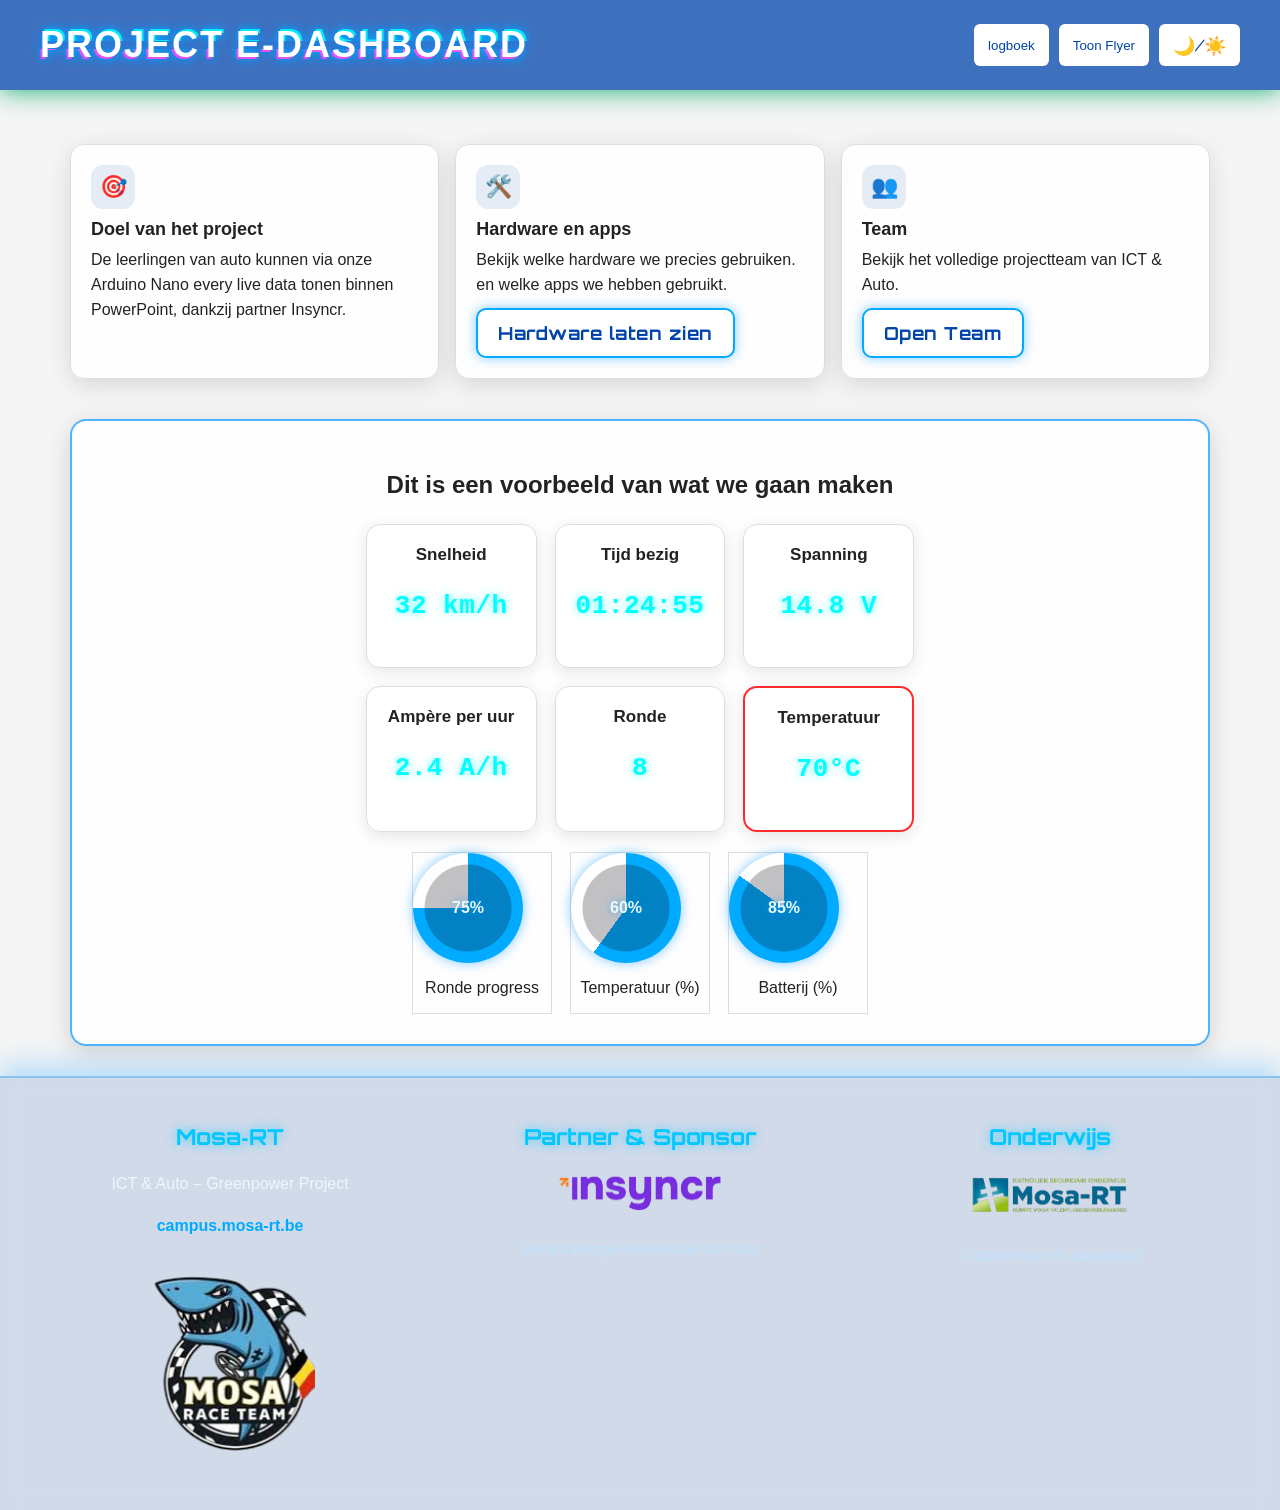
==== commit 55a26aee: "foto's aangepast" ====
--- a/website/index.html
+++ b/website/index.html
@@ -433,18 +433,18 @@
 
     <div class="hardware-item" onclick="showHardware('temp')">
       <h3>Temperatuur sensor</h3>
-      <img src="ArduinoNano.jpg" alt="Arduino">
+      <img src="Temp.jpg" alt="Arduino">
 
     </div>
 
     <div class="hardware-item" onclick="showHardware('amp')">
       <h3>Ampère meter</h3>
-      <img src="ArduinoNano.jpg" alt="Arduino">
+      <img src="ampère-Meter.jpg" alt="Arduino">
     </div>
 
     <div class="hardware-item" onclick="showHardware('bluetooth')">
       <h3>Bluetooth HC-05</h3>
-      <img src="ArduinoNano.jpg" alt="Arduino">
+      <img src="Bluetooth-1.jpg" alt="Arduino">
     </div>
 
   </div>
--- a/website/main.css
+++ b/website/main.css
@@ -22,11 +22,9 @@
   color: var(--text);
   background: var(--bg);
 
-  /* layout */
-  display: flex;
-  flex-direction: column;
-  align-items: center;
-
+  min-height: 100vh;   /* ✅ belangrijk */
+  display: block;      /* ✅ vervangt flex */
+  
   /* blur overlay support */
   position: relative;
 }
@@ -114,10 +112,12 @@
    Main Layout
 ==================================*/
 main {
-  width: 100%;
-  max-width: 1200px;
-  padding: 30px;
-}
+width: 100%;
+max-width: 1200px;
+padding: 30px;
+margin: 0 auto;  /* ✅ dit vervangt align-items center */
+}
+
 
 /* ================================
    Overzichtskaarten (cards)
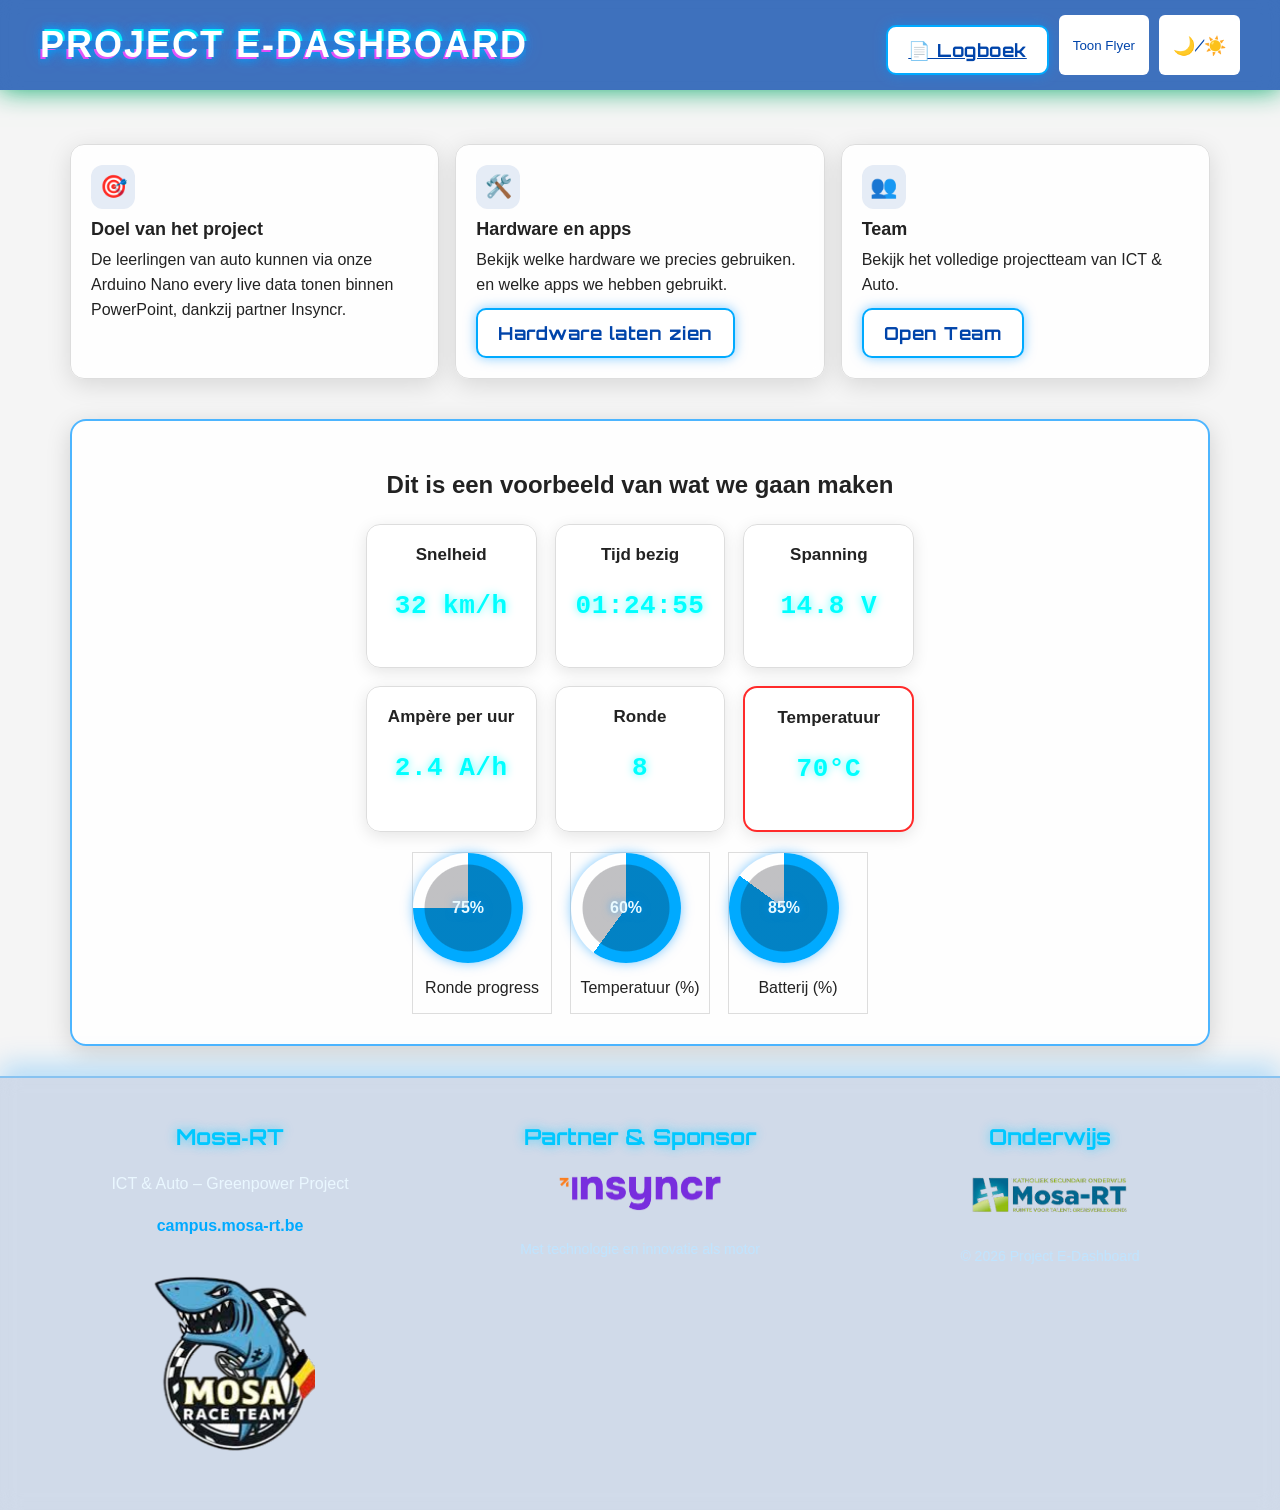
==== commit da46cdaf: "index html logboek code" ====
--- a/website/index.html
+++ b/website/index.html
@@ -23,7 +23,7 @@
   <div class="header-inner">
       <h1 class="glitch" data-text="Project E-dashboard">Project E-dashboard</h1>
       <div class="actions">
-          <button id="infoBtn">logboek</button>
+          <a href="logboek.html" class="team-btn">📄 Logboek</a>
           <button id="flyerBtn">Toon Flyer</button>
           <button id="darkModeBtn">🌙/☀️</button>
       </div>
@@ -129,239 +129,7 @@
 
 </main>
 
-<!-- ===== Info Modal ===== -->
-<div id="infoModal" class="modal" aria-hidden="true" role="dialog" aria-labelledby="infoTitle">
-  <div class="modal-content">
-
-    <button class="close" id="closeInfo" aria-label="Sluit logboek">&times;</button>
-    <h2 id="infoTitle">Logboek</h2>
-
-    <div class="modal-layout">
-      <nav class="tabs" role="tablist" aria-label="Info tabs">
-        <button class="tab active" data-tab="tab-logboek">Logboek</button>
-        <button class="tab" data-tab="tab-greenpower">Races Green Power</button>
-      </nav>
-
-      <div class="tabs-panel">
-
-        <!-- TAB 1 -->
-        <section class="tab-content" id="tab-logboek">
-          <h2>E‑Dashboard Logboek</h2>
-
-          <table class="logboek-table">
-            <thead>
-              <tr>
-                <th>Datum</th>
-                <th>Activiteit</th>
-                <th>Wie</th>
-              </tr>
-            </thead>
-
-            <tbody>
-
-              <tr>
-                <td>16/10/2025</td>
-                <td>Overleg met auto</td>
-                <td><span class="badge team">Iedereen</span></td>
-              </tr>
-
-              <tr>
-                <td>17/10/2025</td>
-                <td>Pitch</td>
-                <td>
-                  <span class="badge luca">Luca</span>
-                  <span class="badge alex">Alex</span>
-                </td>
-              </tr>
-
-              <tr>
-                <td>03/11/2025</td>
-                <td>Start stage</td>
-                <td><span class="badge team">ICT</span></td>
-              </tr>
-
-              <tr>
-                <td>20/11/2025</td>
-                <td>Start website & code</td>
-                <td>
-                  <span class="badge luca">Luca</span>
-                  <span class="badge alex">Alex</span>
-                </td>
-              </tr>
-
-              <!-- Vakantie -->
-              <tr class="vakantie">
-                <td colspan="3">17/12/2025 - 04/01/2026 — Kerstvakantie</td>
-              </tr>
-
-              <tr>
-                <td>08/01/2026</td>
-                <td>FlashStorage</td>
-                <td><span class="badge alex">Alex</span></td>
-              </tr>
-
-              <tr>
-                <td>08/01/2026</td>
-                <td>Arduino Nano IoT</td>
-                <td><span class="badge alex">Alex</span></td>
-              </tr>
-
-              <tr>
-                <td>08/01/2026</td>
-                <td>Website‑code</td>
-                <td><span class="badge luca">Luca</span></td>
-              </tr>
-
-              <tr>
-                <td>08/01/2026</td>
-                <td>Solderen</td>
-                <td><span class="badge eloy">Eloy</span></td>
-              </tr>
-
-              <tr>
-                <td>05/02/2026</td>
-                <td>Workshop INSYNCR</td>
-                <td><span class="badge team">Klas & leerkrachten</span></td>
-              </tr>
-
-              <tr>
-                <td>05/02/2026</td>
-                <td>Website</td>
-                <td><span class="badge luca">Luca</span></td>
-              </tr>
-
-              <tr>
-                <td>05/02/2026</td>
-                <td>E‑Chooke code</td>
-                <td><span class="badge alex">Alex</span></td>
-              </tr>
-
-              <tr>
-                <td>05/02/2026</td>
-                <td>Code helpen</td>
-                <td><span class="badge eloy">Eloy</span></td>
-              </tr>
-
-              <tr>
-                <td>12/02/2026</td>
-                <td>Werken aan website</td>
-                <td><span class="badge luca">Luca</span></td>
-              </tr>
-
-              <tr>
-                <td>12/02/2026</td>
-                <td>PowerPoint gemaakt</td>
-                <td><span class="badge eloy">Eloy</span></td>
-              </tr>
-
-              <tr>
-                <td>12/02/2026</td>
-                <td>Werken aan code</td>
-                <td><span class="badge alex">Alex</span></td>
-              </tr>
-
-              <!-- Vakantie -->
-              <tr class="vakantie">
-                <td colspan="3">16/02/2026 - 22/02/2026 — Krokusvakantie</td>
-              </tr>
-
-              <tr>
-                <td>26/02/2026</td>
-                <td>Website & code</td>
-                <td>
-                  <span class="badge luca">Luca</span>
-                  <span class="badge alex">Alex</span>
-                </td>
-              </tr>
-
-              <tr>
-                <td>26/02/2026</td>
-                <td>Powerpoint & foto's</td>
-                <td><span class="badge eloy">Eloy</span></td>
-              </tr>
-
-              <tr>
-                <td>19/03/2026</td>
-                <td>Dashboard + code</td>
-                <td>
-                  <span class="badge luca">Luca</span>
-                  <span class="badge alex">Alex</span>
-                </td>
-              </tr>
-
-              <tr>
-                <td>19/03/2026</td>
-                <td>Emotionele steun</td>
-                <td><span class="badge eloy">Eloy</span></td>
-              </tr>
-
-              <tr>
-                <td>26/03/2026</td>
-                <td>Bluetooth & Arduino code</td>
-                <td><span class="badge luca">Luca</span></td>
-              </tr>
-
-              <tr>
-                <td>26/03/2026</td>
-                <td>Design & 3D</td>
-                <td><span class="badge alex">Alex</span></td>
-              </tr>
-
-              <!-- Vakantie -->
-              <tr class="vakantie">
-                <td colspan="3">06/04/2026 - 19/04/2026 — Paasvakantie</td>
-              </tr>
-
-              <tr>
-                <td>29/04/2026</td>
-                <td>Document + bluetooth</td>
-                <td>
-                  <span class="badge luca">Luca</span>
-                  <span class="badge eloy">Eloy</span>
-                </td>
-              </tr>
-
-              <tr>
-                <td>07/05/2026</td>
-                <td>Interview + bluetooth module</td>
-                <td>
-                  <span class="badge eloy">Eloy</span>
-                  <span class="badge alex">Alex</span>
-                  <span class="badge luca">Luca</span>
-                </td>
-              </tr>
-
-            </tbody>
-          </table>
-        </section>
-
-        <!-- TAB 2 -->
-        <section class="tab-content hidden" id="tab-greenpower">
-          <h2>Races Green Power</h2>
-
-          <table class="logboek-table">
-            <thead>
-              <tr>
-                <th>Datum</th>
-                <th>Ronde</th>
-                <th>Plaats</th>
-                <th>Win/Loss</th>
-                <th>locatie</th>
-              </tr>
-            </thead>
-            <tbody>
-              <tr><td>17/05/2026</td><td>1</td><td>auto 1 plaats 1 , auto 2 plaats 7</td><td>Win</td><td>Nederland Lelystad</td></tr>
-              <tr><td>17/05/2026</td><td>2</td><td>auto 1 plaats 1 , auto 2 plaats 3</td><td>Win</td><td>Nederland Lelystad</td></tr>
-            </tbody>
-          </table>
-
-        </section>
-
-      </div>
-    </div>
-
-  </div>
-</div>
+
 
 <!-- ===== Flyer Modal ===== -->
 <div id="flyerModal" class="modal" aria-hidden="true" role="dialog">
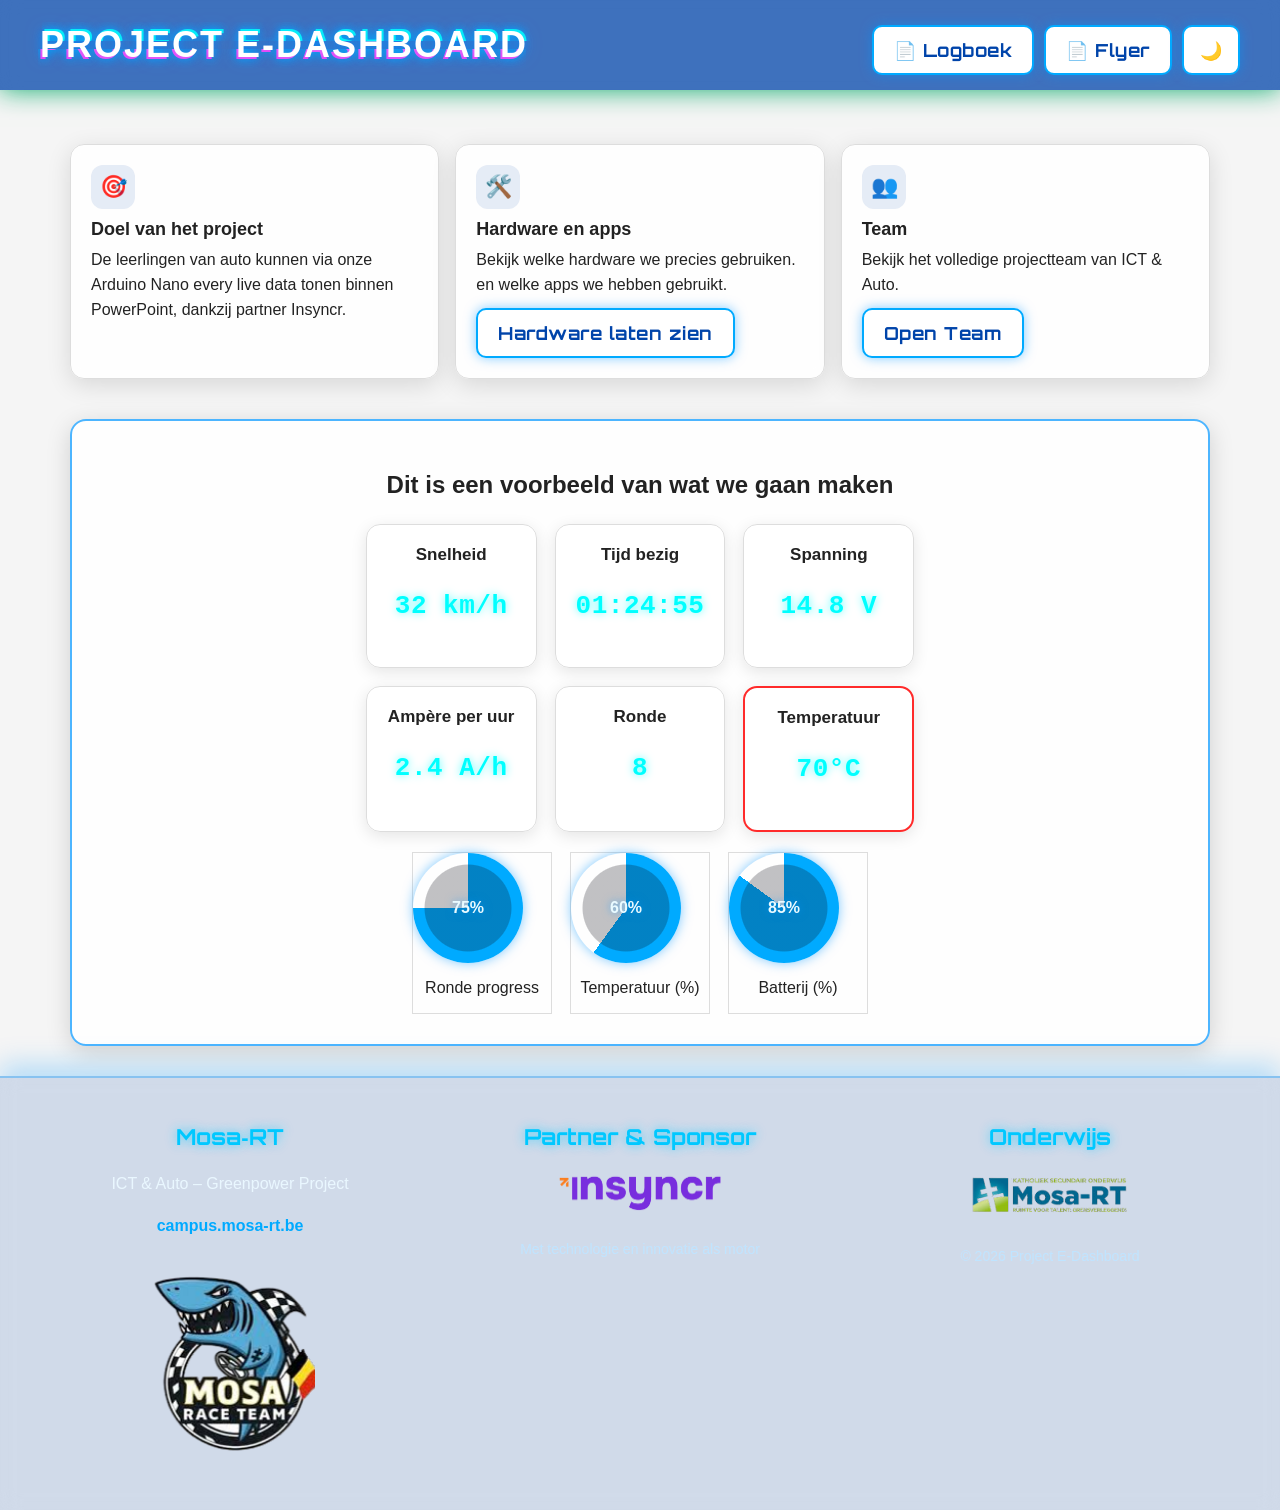
==== commit 6a6b27ef: "flyer update en dark button update" ====
--- a/website/index.html
+++ b/website/index.html
@@ -24,8 +24,8 @@
       <h1 class="glitch" data-text="Project E-dashboard">Project E-dashboard</h1>
       <div class="actions">
           <a href="logboek.html" class="team-btn">📄 Logboek</a>
-          <button id="flyerBtn">Toon Flyer</button>
-          <button id="darkModeBtn">🌙/☀️</button>
+          <a href="flyer.html" class="team-btn">📄 Flyer</a>
+          <button id="darkModeBtn" class="team-btn">🌙</button>
       </div>
   </div>
 </header>
@@ -131,12 +131,8 @@
 
 
 
-<!-- ===== Flyer Modal ===== -->
-<div id="flyerModal" class="modal" aria-hidden="true" role="dialog">
-  <div class="modal-content">
-    <button class="close" id="closeFlyer" aria-label="Sluit flyer">&times;</button>
-    <img src="achtergrond_afb.png" alt="Onze projectflyer" class="flyer-img" />
-  </div>
+
+
 </div>
 
 <!-- ===== Over Ons Modal ===== -->
--- a/website/main.css
+++ b/website/main.css
@@ -1123,3 +1123,234 @@
     transform: scale(1.05);
     box-shadow: 0 0 25px rgba(0,200,255,0.8);
 }
+
+.home-btn {
+  display: inline-block;
+  margin: 20px;
+  padding: 10px 18px;
+  background: #0044aa;
+  color: white;
+  text-decoration: none;
+  border-radius: 8px;
+  font-family: "Orbitron", sans-serif;
+  transition: 0.3s;
+}
+
+.home-btn:hover {
+  background: #00aaff;
+  box-shadow: 0 0 12px rgba(0,150,255,0.8);
+}
+
+/* ===== LOGBOEK / NAV BUTTON ===== */
+.team-btn {
+  margin-top: 10px;
+  padding: 12px 20px;
+  background: #ffffff;
+  color: #0044aa;
+  border: 2px solid #00aaff;
+  border-radius: 10px;
+  font-family: "Orbitron", sans-serif;
+  font-size: 18px;
+  font-weight: 700;
+  cursor: pointer;
+  transition: 0.25s ease;
+  box-shadow: 0 0 12px rgba(0,150,255,0.5);
+  text-decoration: none;
+}
+
+/* hover */
+.team-btn:hover {
+  background: #00aaff;
+  color: #ffffff;
+}
+
+/* ✅ DARK MODE */
+body.dark .team-btn {
+  background: #111827;
+  color: #00cfff;
+  border-color: #00cfff;
+}
+
+body.dark .team-btn:hover {
+  background: #00cfff;
+  color: #000;
+}
+
+.flyer-img {
+  cursor: zoom-in;
+  transition: transform 0.4s ease;
+}
+
+.flyer-img.zoomed {
+  transform: scale(1.5);
+  cursor: zoom-out;
+}
+
+.flyer-img {
+  box-shadow: 
+    0 0 10px rgba(0,150,255,0.6),
+    0 0 20px rgba(0,150,255,0.5),
+    0 0 40px rgba(0,150,255,0.3);
+}
+
+.flyer-img:hover {
+  box-shadow: 
+    0 0 20px rgba(0,200,255,0.9),
+    0 0 40px rgba(0,200,255,0.7),
+    0 0 60px rgba(0,200,255,0.5);
+}
+
+@keyframes floatFlyer {
+  0% { transform: translateY(0px); }
+  50% { transform: translateY(-6px); }
+  100% { transform: translateY(0px); }
+}
+
+.flyer-img {
+  animation: floatFlyer 4s ease-in-out infinite;
+}
+
+.flyer-card {
+  background: rgba(255,255,255,0.1);
+  padding: 20px;
+  border-radius: 15px;
+  backdrop-filter: blur(10px);
+  text-align: center;
+  border: 1px solid rgba(0,150,255,0.4);
+}
+
+.flyer-card h2 {
+  color: #00cfff;
+  text-shadow: 0 0 10px rgba(0,200,255,0.8);
+}
+
+.flyer-card {
+  position: relative;
+}
+
+.flyer-overlay {
+  position: absolute;
+  inset: 0;
+  background: rgba(0,0,0,0.7);
+  color: white;
+  opacity: 0;
+  display: flex;
+  align-items: center;
+  justify-content: center;
+  transition: 0.3s;
+}
+
+.flyer-card:hover .flyer-overlay {
+  opacity: 1;
+}
+
+/* ===== FLYER CLOSE BUTTON ===== */
+#flyerModal .close {
+  position: absolute;
+  top: 15px;
+  right: 15px;
+
+  width: 45px;
+  height: 45px;
+
+  font-size: 26px;
+  font-weight: bold;
+
+  background: rgba(255, 255, 255, 0.9);
+  color: #0044aa;
+
+  border-radius: 50%;
+  border: 2px solid #00aaff;
+
+  display: flex;
+  align-items: center;
+  justify-content: center;
+
+  cursor: pointer;
+
+  box-shadow: 0 0 15px rgba(0,150,255,0.7);
+  transition: 0.25s;
+}
+
+/* hover effect */
+#flyerModal .close:hover {
+  background: #00aaff;
+  color: white;
+  transform: scale(1.2);
+}
+
+/* ✅ DARK MODE */
+body.dark #flyerModal .close {
+  background: #111827;
+  color: #00cfff;
+  border-color: #00cfff;
+}
+
+body.dark #flyerModal .close:hover {
+  background: #00cfff;
+  color: black;
+}
+
+#flyerModal .close {
+  z-index: 999;   /* 👈 HOGE waarde */
+  position: absolute;
+}
+
+.flyer-img {
+  position: relative;
+  z-index: 1;
+}
+
+#flyerModal .close {
+  position: absolute;
+  z-index: 1000;
+}
+
+/* ===== FLYER PAGE ===== */
+.flyer-page {
+  text-align: center;
+  padding-top: 20px;
+}
+
+/* flyer afbeelding */
+.flyer-full {
+  max-width: 90%;
+  max-width: 700px;
+  border-radius: 12px;
+
+  transition: 0.3s ease;
+  cursor: zoom-in;
+
+  box-shadow:
+    0 0 20px rgba(0,150,255,0.6),
+    0 0 40px rgba(0,150,255,0.4);
+}
+
+/* hover effect */
+.flyer-full:hover {
+  transform: scale(1.03);
+}
+
+/* zoom bij klik */
+.flyer-full.zoomed {
+  transform: scale(1.4);
+  cursor: zoom-out;
+}
+
+/* DARK MODE */
+body.dark .flyer-full {
+  box-shadow:
+    0 0 30px rgba(0,200,255,0.9),
+    0 0 60px rgba(0,200,255,0.6);
+}
+
+#darkModeBtn {
+  font-size: 18px;
+  padding: 10px 16px;
+}
+body.dark .team-btn {
+  background: #111827;
+  color: #00cfff;
+  border-color: #00cfff;
+}
+
